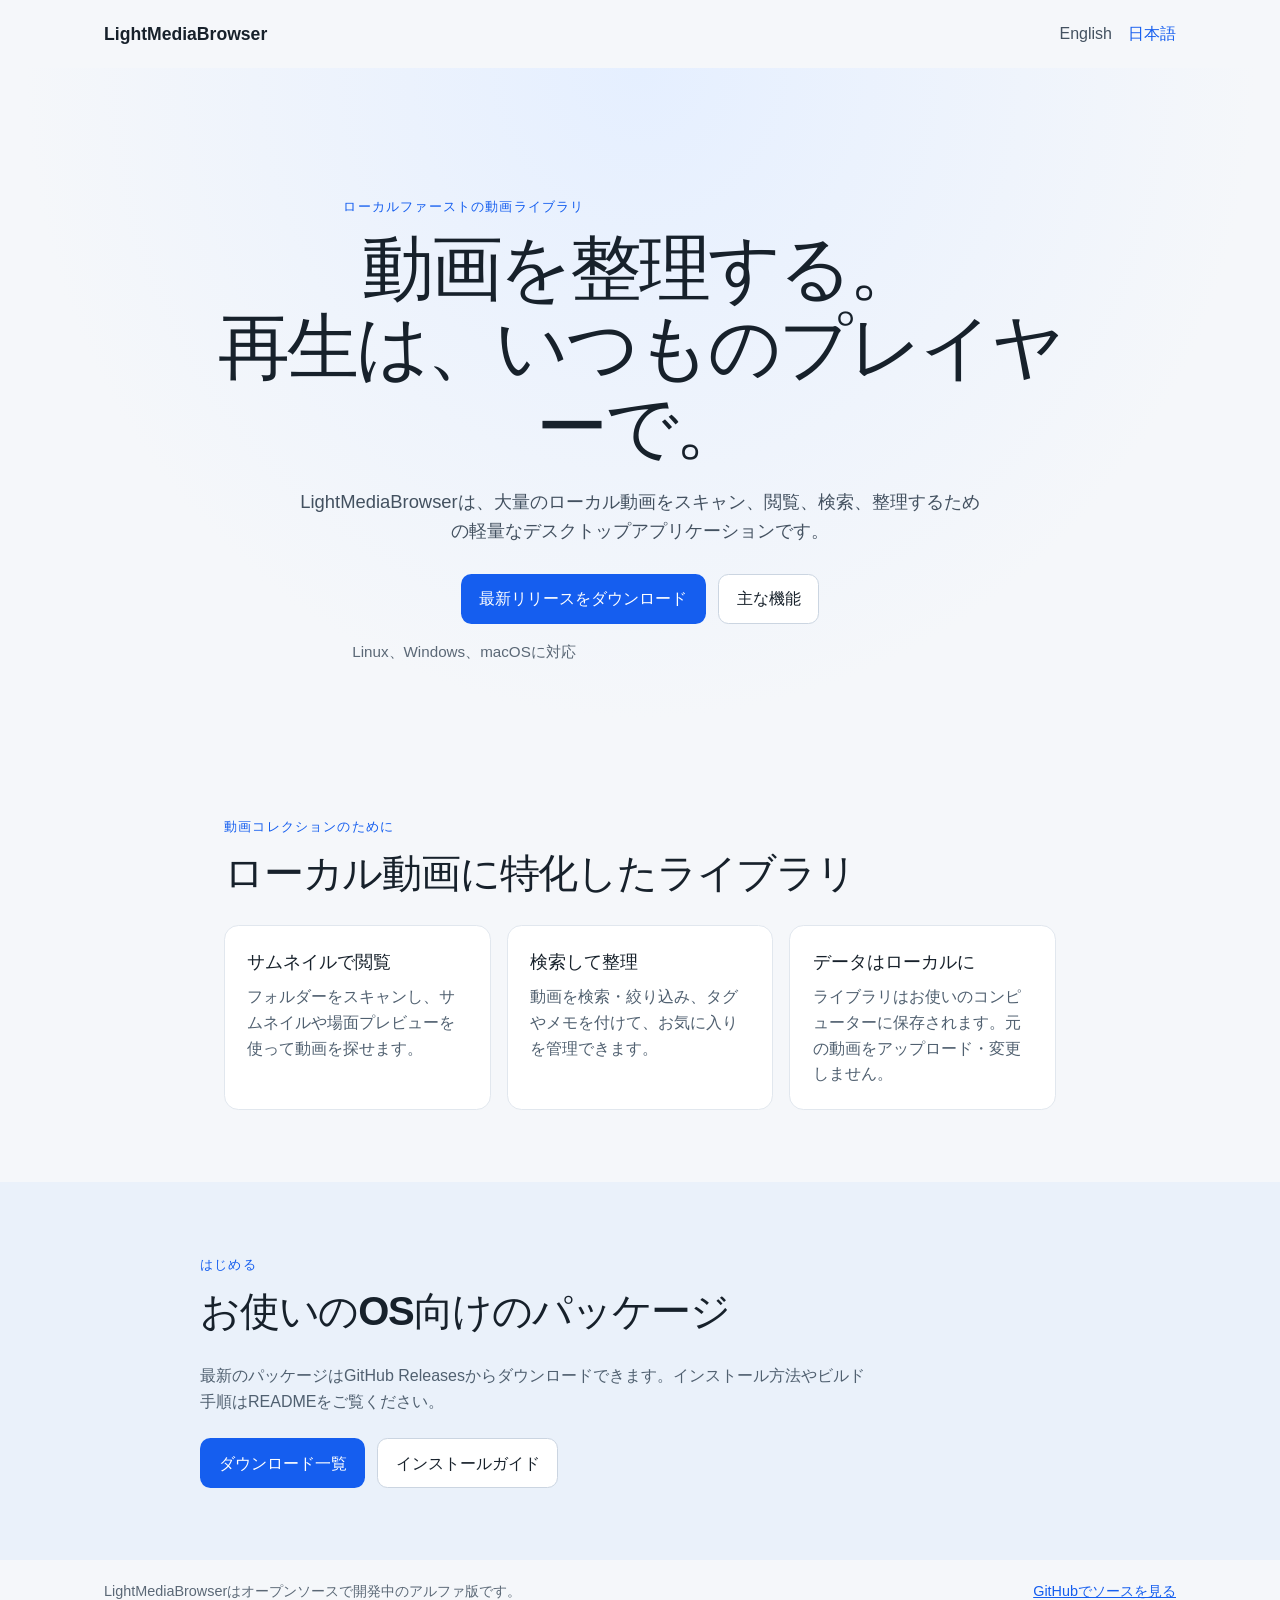
==== site/ja/index.html @ 2c52fae6 "sitemap push" ====
<!doctype html>
<html lang="ja">
<head>
  <meta charset="utf-8">
  <meta name="viewport" content="width=device-width, initial-scale=1">
  <title>LightMediaBrowser — ローカル動画ライブラリ管理</title>
  <meta name="description" content="LightMediaBrowserは、大量のローカル動画をスキャン・閲覧・検索・整理できる軽量なデスクトップアプリです。Windows、macOS、Linuxに対応しています。">
  <meta name="robots" content="index, follow">
  <link rel="canonical" href="https://samejima-yasu-dev.github.io/lightmediabrowser/ja/">
  <link rel="alternate" hreflang="en" href="https://samejima-yasu-dev.github.io/lightmediabrowser/">
  <link rel="alternate" hreflang="ja" href="https://samejima-yasu-dev.github.io/lightmediabrowser/ja/">
  <link rel="alternate" hreflang="x-default" href="https://samejima-yasu-dev.github.io/lightmediabrowser/">
  <link rel="stylesheet" href="../styles.css">
  <meta property="og:type" content="website">
  <meta property="og:site_name" content="LightMediaBrowser">
  <meta property="og:title" content="LightMediaBrowser — ローカル動画ライブラリ管理">
  <meta property="og:description" content="ローカル動画の閲覧・検索・整理に特化した、軽量なデスクトップアプリです。">
  <meta property="og:url" content="https://samejima-yasu-dev.github.io/lightmediabrowser/ja/">
  <meta property="og:locale" content="ja_JP">
  <meta name="twitter:card" content="summary">
</head>
<body>
  <header class="site-header">
    <a class="brand" href="../">LightMediaBrowser</a>
    <nav aria-label="言語">
      <a href="../">English</a>
      <a href="./" aria-current="page">日本語</a>
    </nav>
  </header>

  <main>
    <section class="hero">
      <p class="eyebrow">ローカルファーストの動画ライブラリ</p>
      <h1>動画を整理する。<br>再生は、いつものプレイヤーで。</h1>
      <p class="intro">LightMediaBrowserは、大量のローカル動画をスキャン、閲覧、検索、整理するための軽量なデスクトップアプリケーションです。</p>
      <div class="actions">
        <a class="button button-primary" href="https://github.com/samejima-yasu-dev/lightmediabrowser/releases/latest">最新リリースをダウンロード</a>
        <a class="button button-secondary" href="#features">主な機能</a>
      </div>
      <p class="platforms">Linux、Windows、macOSに対応</p>
    </section>

    <section class="section" id="features">
      <p class="eyebrow">動画コレクションのために</p>
      <h2>ローカル動画に特化したライブラリ</h2>
      <div class="feature-grid">
        <article class="feature-card">
          <h3>サムネイルで閲覧</h3>
          <p>フォルダーをスキャンし、サムネイルや場面プレビューを使って動画を探せます。</p>
        </article>
        <article class="feature-card">
          <h3>検索して整理</h3>
          <p>動画を検索・絞り込み、タグやメモを付けて、お気に入りを管理できます。</p>
        </article>
        <article class="feature-card">
          <h3>データはローカルに</h3>
          <p>ライブラリはお使いのコンピューターに保存されます。元の動画をアップロード・変更しません。</p>
        </article>
      </div>
    </section>

    <section class="section download-section" id="downloads">
      <p class="eyebrow">はじめる</p>
      <h2>お使いのOS向けのパッケージ</h2>
      <p>最新のパッケージはGitHub Releasesからダウンロードできます。インストール方法やビルド手順はREADMEをご覧ください。</p>
      <div class="actions">
        <a class="button button-primary" href="https://github.com/samejima-yasu-dev/lightmediabrowser/releases/latest">ダウンロード一覧</a>
        <a class="button button-secondary" href="https://github.com/samejima-yasu-dev/lightmediabrowser/blob/main/README.jp.md">インストールガイド</a>
      </div>
    </section>
  </main>

  <footer class="site-footer">
    <p>LightMediaBrowserはオープンソースで開発中のアルファ版です。</p>
    <a href="https://github.com/samejima-yasu-dev/lightmediabrowser">GitHubでソースを見る</a>
  </footer>
</body>
</html>
---- site/styles.css ----
:root {
  color-scheme: light;
  font-family: Inter, "Segoe UI", "Noto Sans", sans-serif;
  color: #17212b;
  background: #f5f7fa;
  font-synthesis: none;
  text-rendering: optimizeLegibility;
}

* {
  box-sizing: border-box;
}

body {
  min-width: 320px;
  margin: 0;
  line-height: 1.6;
}

a {
  color: #155eef;
}

a:focus-visible {
  outline: 3px solid #f59e0b;
  outline-offset: 3px;
}

.site-header,
.site-footer {
  display: flex;
  align-items: center;
  justify-content: space-between;
  gap: 1.5rem;
  max-width: 1120px;
  margin: 0 auto;
  padding: 1.25rem 1.5rem;
}

.brand {
  color: #17212b;
  font-size: 1.1rem;
  font-weight: 750;
  text-decoration: none;
}

nav {
  display: flex;
  gap: 1rem;
}

nav a {
  color: #435160;
  text-decoration: none;
}

nav a[aria-current="page"] {
  color: #155eef;
  font-weight: 700;
}

.hero {
  padding: clamp(4rem, 11vw, 8rem) 1.5rem 5rem;
  text-align: center;
  background: radial-gradient(ellipse at top, #e5efff 0, #f5f7fa 68%);
}

.hero > *,
.section {
  max-width: 880px;
  margin-right: auto;
  margin-left: auto;
}

.eyebrow {
  margin: 0 0 0.75rem;
  color: #155eef;
  font-size: 0.82rem;
  font-weight: 750;
  letter-spacing: 0.09em;
  text-transform: uppercase;
}

h1,
h2,
h3,
p {
  margin-top: 0;
}

h1 {
  margin-bottom: 1.25rem;
  font-size: clamp(2.4rem, 7vw, 4.5rem);
  line-height: 1.1;
  letter-spacing: -0.045em;
}

.intro {
  max-width: 680px;
  margin-bottom: 1.75rem;
  color: #435160;
  font-size: 1.15rem;
}

.actions {
  display: flex;
  flex-wrap: wrap;
  justify-content: center;
  gap: 0.75rem;
}

.button {
  display: inline-flex;
  min-height: 48px;
  align-items: center;
  justify-content: center;
  padding: 0.7rem 1.1rem;
  border: 1px solid transparent;
  border-radius: 0.65rem;
  font-weight: 700;
  text-decoration: none;
}

.button-primary {
  color: #fff;
  background: #155eef;
}

.button-primary:hover {
  background: #1049bc;
}

.button-secondary {
  border-color: #cbd5e1;
  color: #17212b;
  background: #fff;
}

.button-secondary:hover {
  background: #f0f4f8;
}

.platforms {
  margin: 1rem 0 0;
  color: #5b6876;
  font-size: 0.95rem;
}

.section {
  padding: 4.5rem 1.5rem;
}

.section h2 {
  margin-bottom: 1.75rem;
  font-size: clamp(1.8rem, 4vw, 2.5rem);
  line-height: 1.2;
  letter-spacing: -0.03em;
}

.feature-grid {
  display: grid;
  grid-template-columns: repeat(3, minmax(0, 1fr));
  gap: 1rem;
}

.feature-card {
  padding: 1.4rem;
  border: 1px solid #e1e7ee;
  border-radius: 0.9rem;
  background: #fff;
}

.feature-card h3 {
  margin-bottom: 0.5rem;
  font-size: 1.1rem;
}

.feature-card p,
.download-section > p:not(.eyebrow) {
  margin-bottom: 0;
  color: #506070;
}

.download-section {
  max-width: none;
  padding-right: max(1.5rem, calc((100% - 880px) / 2));
  padding-left: max(1.5rem, calc((100% - 880px) / 2));
  background: #eaf1fa;
}

.download-section > p:not(.eyebrow) {
  max-width: 680px;
  margin-bottom: 1.5rem;
}

.download-section .actions {
  justify-content: flex-start;
}

.site-footer {
  color: #5b6876;
  font-size: 0.9rem;
}

.site-footer p {
  margin: 0;
}

@media (max-width: 700px) {
  .feature-grid {
    grid-template-columns: 1fr;
  }

  .site-footer {
    align-items: flex-start;
    flex-direction: column;
    gap: 0.5rem;
  }
}
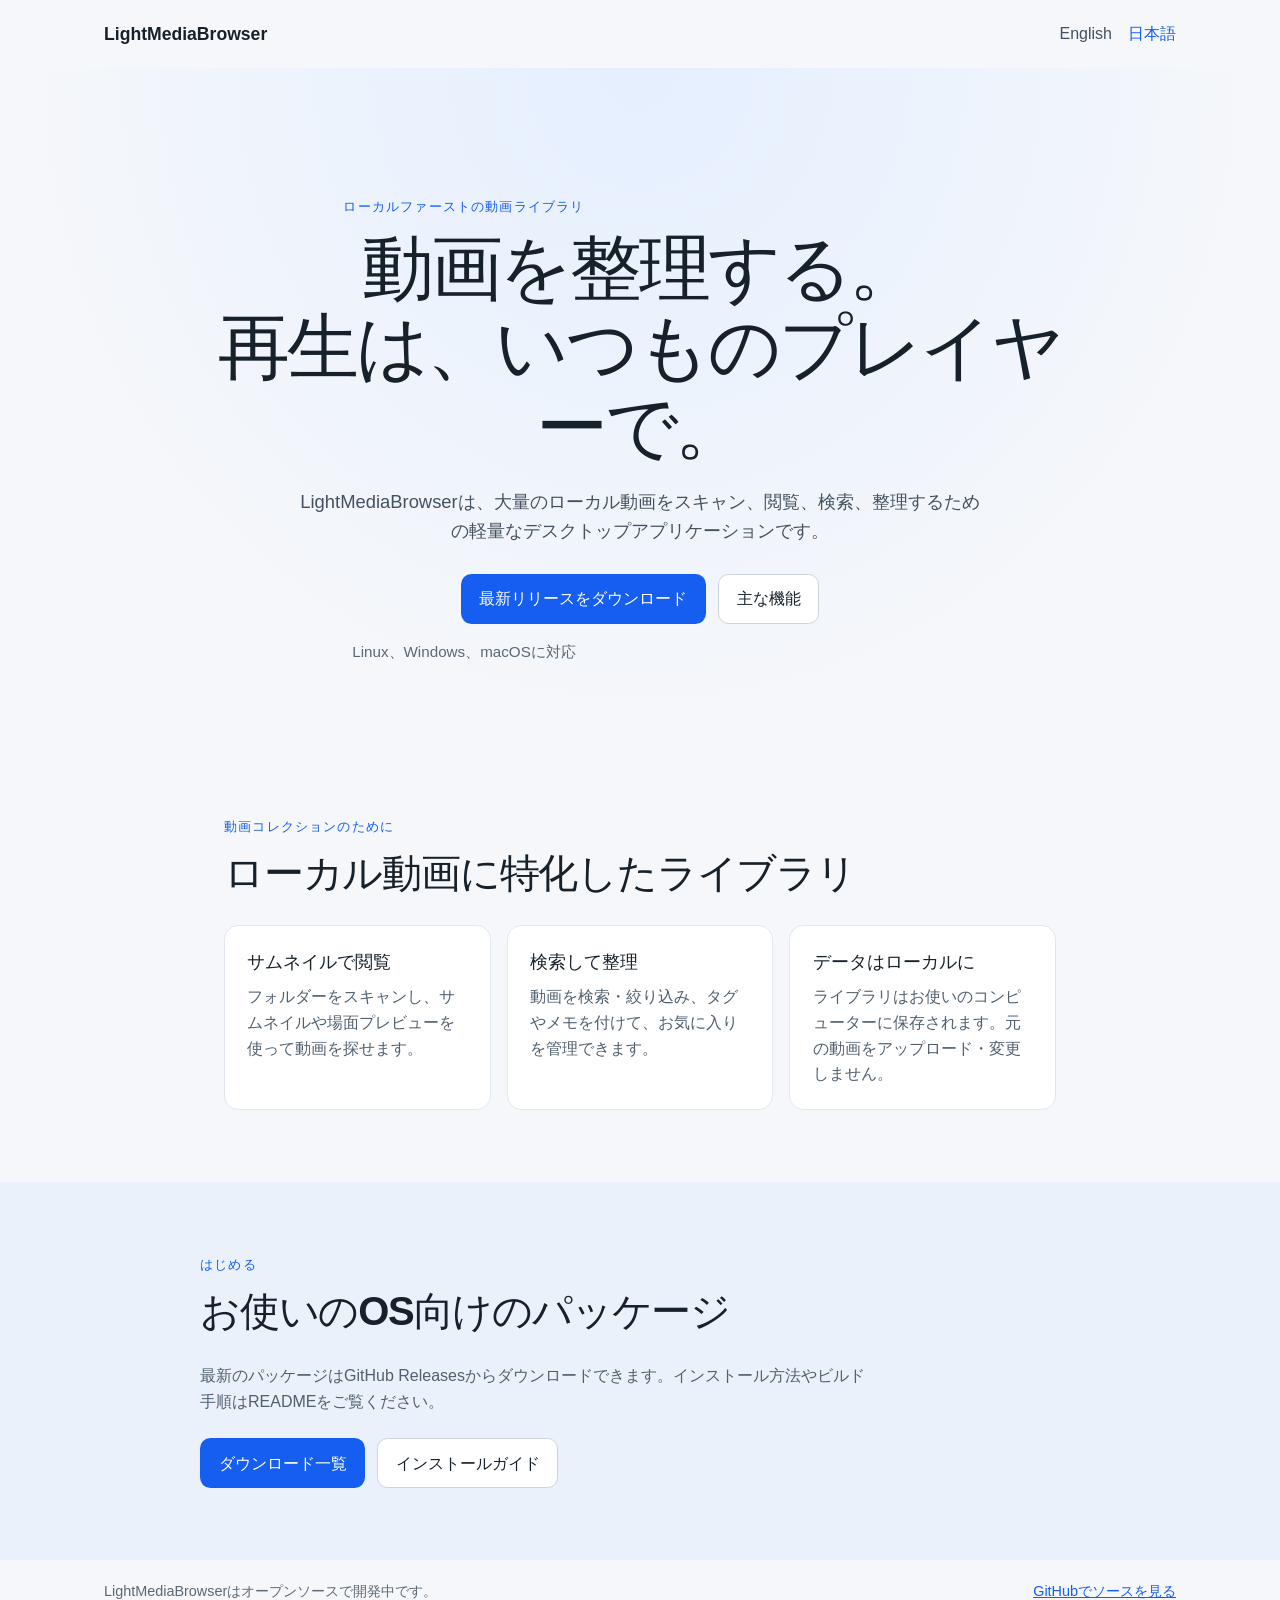
==== commit 3ed4c3e2: "Bump version to 0.0.14 Remove the alpha designation from the app and documentation.\n\nCo-authored-b" ====
--- a/site/ja/index.html
+++ b/site/ja/index.html
@@ -71,7 +71,7 @@
   </main>
 
   <footer class="site-footer">
-    <p>LightMediaBrowserはオープンソースで開発中のアルファ版です。</p>
+    <p>LightMediaBrowserはオープンソースで開発中です。</p>
     <a href="https://github.com/samejima-yasu-dev/lightmediabrowser">GitHubでソースを見る</a>
   </footer>
 </body>
